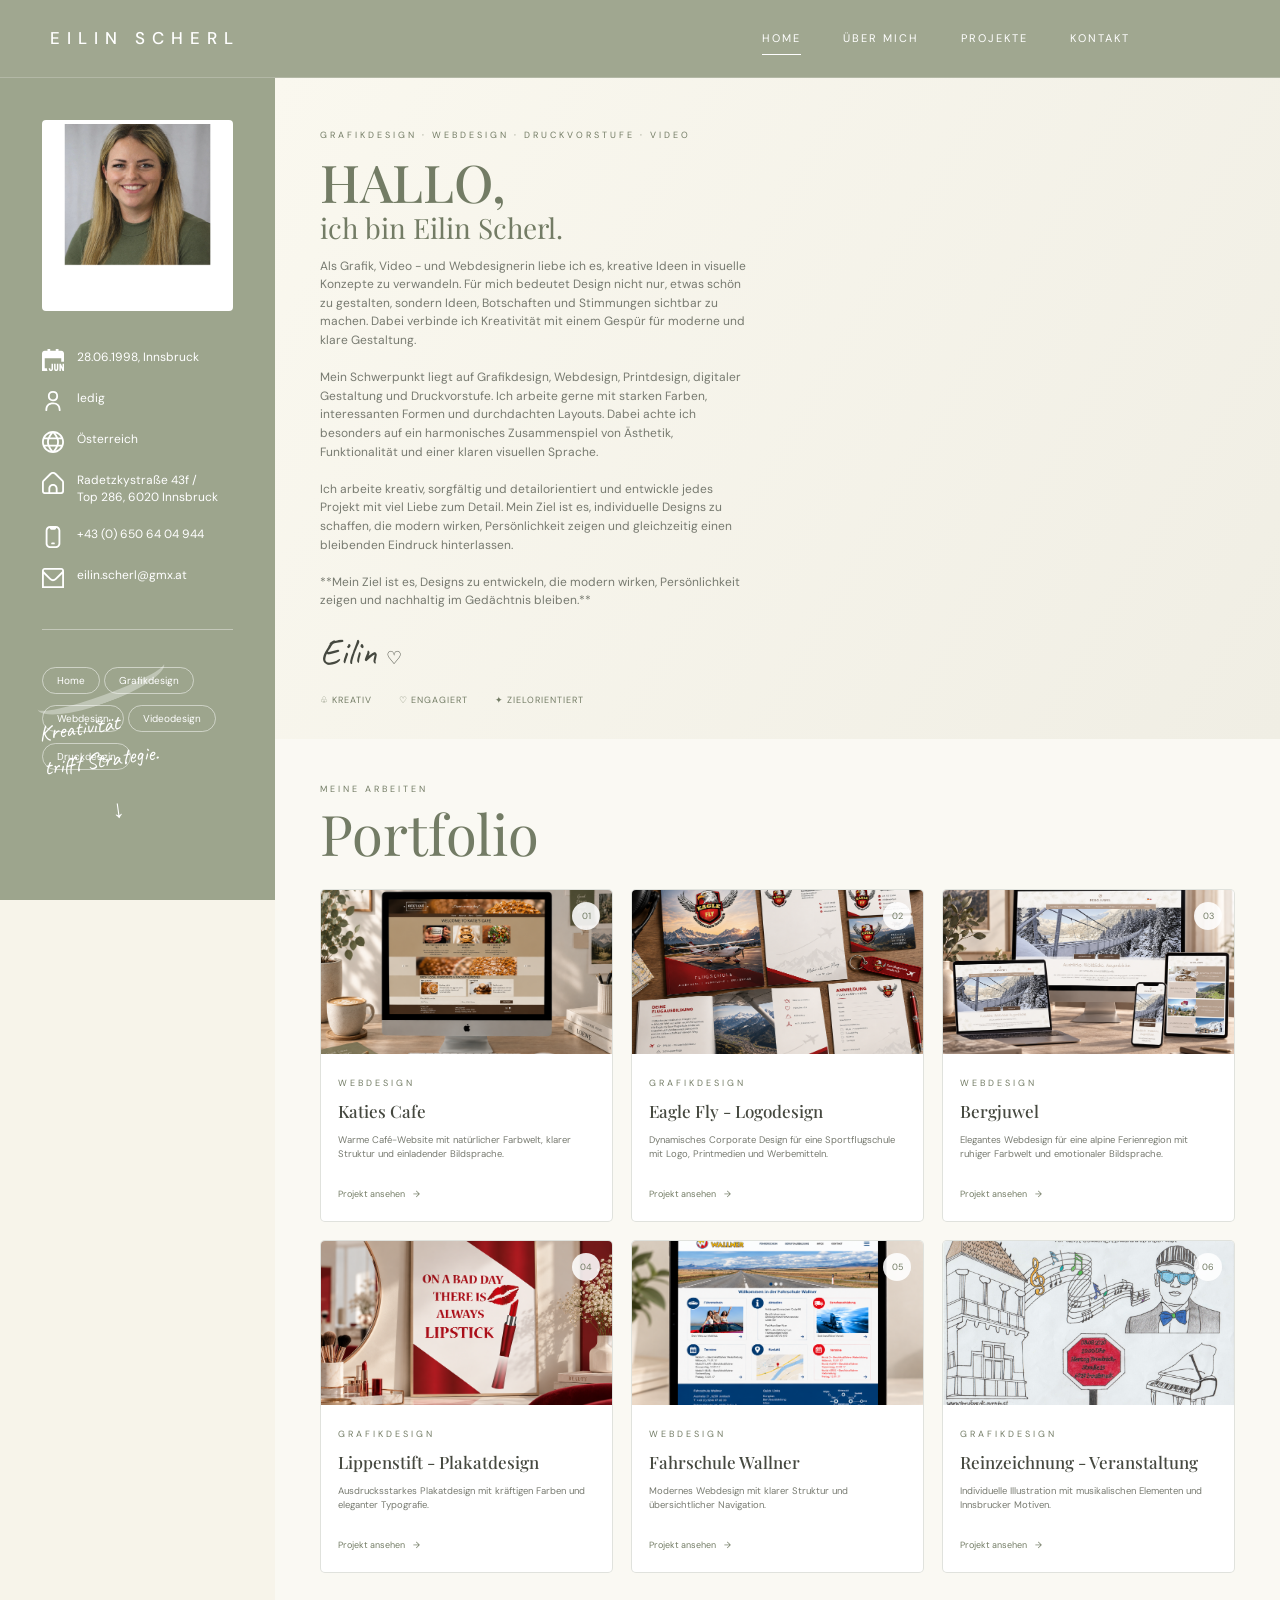
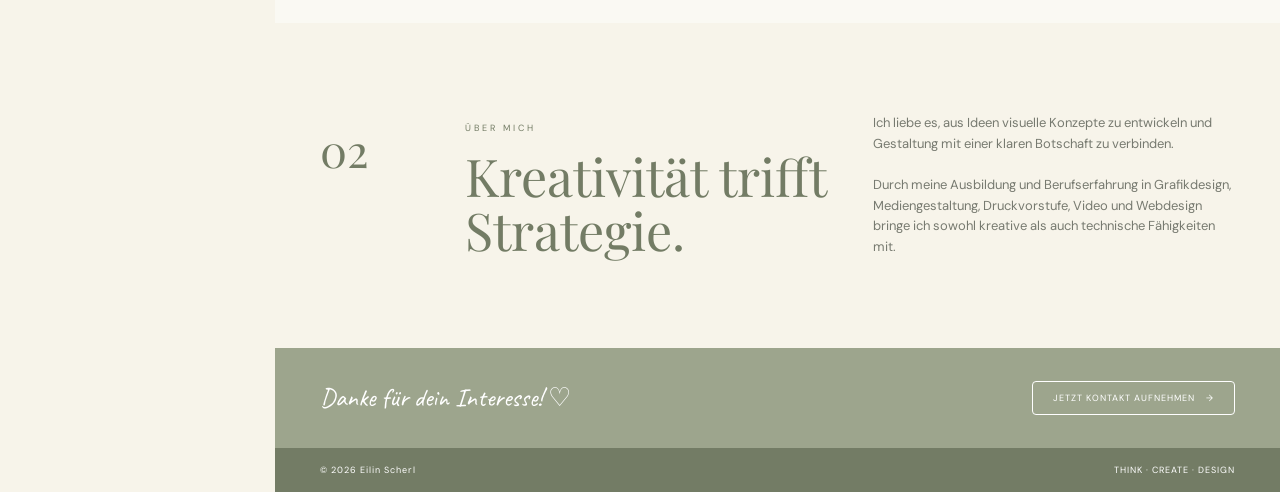
==== index.html @ 17fb890b "Add files via upload" ====
<!DOCTYPE html>
<html lang="de">

<head>
    <meta charset="UTF-8">

    <meta
        name="viewport"
        content="width=device-width, initial-scale=1.0"
    >

    <title>Eilin Scherl | Portfolio</title>

    <!-- Google Fonts -->
    <link rel="preconnect" href="https://fonts.googleapis.com">
    <link rel="preconnect" href="https://fonts.gstatic.com" crossorigin>

    <link
        href="https://fonts.googleapis.com/css2?family=Caveat:wght@400;500;600&family=DM+Sans:wght@300;400;500;600&family=Playfair+Display:wght@400;500;600&display=swap"
        rel="stylesheet"
    >

    <link rel="stylesheet" href="style.css">
</head>


<body>


<!-- =====================================================
     NAVIGATION
===================================================== -->

    <header class="topbar">

        <a href="#home" class="name">
            EILIN SCHERL
        </a>


        <nav class="navigation">

            <a href="#home" class="active">
                HOME
            </a>

            <a href="#about">
                ÜBER MICH
            </a>

            <a href="#projects">
                PROJEKTE
            </a>

            <a href="#contact">
                KONTAKT
            </a>

        </nav>

     </header>



<!-- =====================================================
     LINKE SIDEBAR
===================================================== -->

    <aside class="sidebar">
<!-- Portrait -->
        <div class="portrait">
            <img src="fotos/polaroid.png" alt="Eilin Scherl">
        </div>

<!-- Persönliche Daten -->
        <div class="personal-information">
            <div class="information-item">
                <span class="information-icon">
                    <img src="fotos/juni-kalender.svg" alt="kalender" class="icon">
                </span>

                <span>28.06.1998, Innsbruck</span>
            </div>


            <div class="information-item">
                <span class="information-icon">
                    <img src="fotos/benutzer.svg" alt="benutzer" class="icon">
                </span>

                <span>ledig</span>
            </div>


            <div class="information-item">
                <span class="information-icon">
                    <img src="fotos/globus.svg" alt="globus" class="icon">
                </span>

                <span>Österreich</span>
            </div>


            <div class="information-item">
                <span class="information-icon">
                    <img src="fotos/heim.svg" alt="heim" class="icon">
                </span>

                <span>Radetzkystraße 43f /<br> Top 286, 6020 Innsbruck</span>
            </div>


            <div class="information-item">
                <span class="information-icon">
                    <img src="fotos/mobile-kerbe.svg" alt="mobil" class="icon">
                </span>

                <span>+43 (0) 650 64 04 944</span>
            </div>


            <div class="information-item">
                <span class="information-icon">
                    <img src="fotos/umschlag.svg" alt="umschlag" class="icon">
                </span>

                <span>eilin.scherl@gmx.at</span>
            </div>

        </div>
<!-- Trennlinie -->      
        <div class="sidebar-line"></div>

<!-- button -->
        <div class="filter">
                <button class="filter-button">
                    <a href="index.html">Home</a>
                </button>

                <button class="filter-button">
                    <a href="grafikdesign.html">Grafikdesign</a>
                </button>

                <button class="filter-button">
                    <a href="webdesign.html">Webdesign</a>
                </button>

                <button class="filter-button">
                    <a href="video.html">Videodesign</a>
                </button>

                <button class="filter-button">
                    <a href="druckvorstufe.html">Druckdesgin</a>
                </button>
        </div>
        

<!-- Sidebar dekoration -->
        <div class="sidebar-decoration">
            <div class="brush"></div>
                <span>Kreativität<br>trifft Strategie.</span>
                <div class="arrow">↓</div>
        </div>

    </aside>



<!-- =====================================================
     HERO
===================================================== -->
<main>
    <section id="home" class="hero">
        
        <div class="hero-content">
            <span class="eyebrow">
                GRAFIKDESIGN · WEBDESIGN · DRUCKVORSTUFE · VIDEO
            </span>

            <h1>HALLO,
                <small>ich bin Eilin Scherl.</small>
            </h1>

            <p class="intro">
                Als Grafik, Video - und Webdesignerin liebe ich es, kreative Ideen in visuelle Konzepte zu verwandeln. 
                Für mich bedeutet Design nicht nur, etwas schön zu gestalten, sondern Ideen, Botschaften und 
                Stimmungen sichtbar zu machen. Dabei verbinde ich Kreativität mit einem Gespür für moderne und klare Gestaltung.
                <br><br>

                Mein Schwerpunkt liegt auf Grafikdesign, Webdesign, Printdesign, digitaler Gestaltung und 
                Druckvorstufe. Ich arbeite gerne mit starken Farben, interessanten Formen und durchdachten
                Layouts. Dabei achte ich besonders auf ein harmonisches Zusammenspiel von Ästhetik, 
                Funktionalität und einer klaren visuellen Sprache.
                <br><br>
                
                Ich arbeite kreativ, sorgfältig und detailorientiert und entwickle jedes Projekt mit viel Liebe zum
                Detail. Mein Ziel ist es, individuelle Designs zu schaffen, die modern wirken, Persönlichkeit zeigen
                und gleichzeitig einen bleibenden Eindruck hinterlassen.
                <br><br>
    
                **Mein Ziel ist es, Designs zu entwickeln, die modern wirken, Persönlichkeit zeigen und nachhaltig im Gedächtnis bleiben.**
            </p>


            <div class="signature">
                Eilin
                <span>♡</span>
            </div>

            <div class="qualities">
                <span>♧ KREATIV</span>
                <span>♡ ENGAGIERT</span>
                <span>✦ ZIELORIENTIERT</span>
            </div>
        </div>

<!-- Rechte Hero-Seite -->
        <div class="hero-visual">
            <div class="design-slogan">
                <span>Design ist meine Sprache</span>
            </div>
            
            <img src="fotos/blatter.png">

            <div class="hero-brush"></div>
        </div>

    </section>



<!-- =====================================================
     PORTFOLIO
===================================================== -->

    <section id="projects" class="portfolio">
        <div class="portfolio-heading">
            <div>
                <span class="section-label">
                    MEINE ARBEITEN
                </span>

                <h2>Portfolio</h2>
            </div>

        </div>



<!-- =================================================
PROJEKTE GRID
================================================== -->

     <div class="project-grid">

<!-- PROJEKT 1 -->
        <article class="project-card" data-category="webdesign">
            <div class="project-image">
                <img src="fotos/projekt1.png" alt="Katies Cafe">
                <div class="project-number">01</div>
            </div>



            <div class="project-content">
                <span class="project-category">WEBDESIGN</span>
                <h3>Katies Cafe</h3>
                <p>Warme Café-Website mit natürlicher Farbwelt, klarer Struktur und einladender Bildsprache.</p>
                <a href="webdesign.html#cafe" class="project-link">
                    Projekt ansehen
                    <span>→</span>
                </a>
            </div>
        </article>

 <!-- PROJEKT 2 -->
        <article class="project-card" data-category="grafikdesign">
            <div class="project-image">
                <img src="fotos/projekt2.png" alt="Natur & Co.">
                <div class="project-number">02</div>
            </div>

            <div class="project-content">
                <span class="project-category">GRAFIKDESIGN</span>
                <h3>Eagle Fly - Logodesign</h3>
                <p>Dynamisches Corporate Design für eine Sportflugschule mit Logo, Printmedien und Werbemitteln.</p>
                <a href="grafikdesign.html#eagle" class="project-link">
                    Projekt ansehen
                    <span>→</span>
                </a>
            </div>
        </article>

<!-- PROJEKT 3 -->
        <article class="project-card" data-category="grafikdesign">
            <div class="project-image">
                <img src="fotos/projekt3.png" alt="Printdesign">
                <div class="project-number">03</div>
            </div>

            <div class="project-content">
                <span class="project-category">WEBDESIGN</span>
                <h3>Bergjuwel</h3>
                <p>Elegantes Webdesign für eine alpine Ferienregion mit ruhiger Farbwelt und emotionaler Bildsprache.</p>
                <a href="webdesign.html#bergjuwel" class="project-link">
                    Projekt ansehen
                    <span>→</span>
                </a>
            </div>
        </article>



<!-- PROJEKT 4 -->
        <article class="project-card" data-category="grafikdesign">
            <div class="project-image">
                <img src="fotos/projekt4.png" alt="Social Media Design">
                <div class="project-number">04</div>
            </div>

            <div class="project-content">
                <span class="project-category">GRAFIKDESIGN</span>
                <h3>Lippenstift - Plakatdesign</h3>
                <p>Ausdrucksstarkes Plakatdesign mit kräftigen Farben und eleganter Typografie.</p>
                <a href="grafikdesign.html#lippenstift" class="project-link">
                    Projekt ansehen
                    <span>→</span>
                </a>
            </div>
        </article>


<!-- PROJEKT 5 -->
        <article class="project-card" data-category="webdesign">
            <div class="project-image">
                <img src="fotos/projekt5.png" alt="Fahrschule Wallner">
                <div class="project-number">05</div>
            </div>


            <div class="project-content">
                <span class="project-category">WEBDESIGN</span>
                <h3>Fahrschule Wallner</h3>
                <p>Modernes Webdesign mit klarer Struktur und übersichtlicher Navigation.</p>
                <a href="webdesign.html#wallner" class="project-link">
                    Projekt ansehen
                    <span>→</span>
                </a>
            </div>
        </article>


<!-- PROJEKT 6 -->
        <article class="project-card" data-category="grafikdesign">
            <div class="project-image">
                <img src="fotos/projekt6.jpg" alt="Illustration und Gestaltung">
                <div class="project-number">06</div>
            </div>


            <div class="project-content">
                <span class="project-category">GRAFIKDESIGN</span>
                <h3>Reinzeichnung - Veranstaltung</h3>
                <p>Individuelle Illustration mit musikalischen Elementen und Innsbrucker Motiven.</p>
                <a href="grafikdesign.html#xavier" class="project-link">
                    Projekt ansehen
                    <span>→</span>
                </a>
            </div>
        </article>


     </div>

    </section>



<!-- =====================================================
     ÜBER MICH
===================================================== -->
    <section id="about" class="about">
        <div class="about-number">02</div>

        <div>
            <span class="section-label">
                ÜBER MICH
            </span>
            <h2>Kreativität trifft<br>Strategie.</h2>
        </div>


        <div class="about-text">
            <p>
                Ich liebe es, aus Ideen visuelle Konzepte
                zu entwickeln und Gestaltung mit einer
                klaren Botschaft zu verbinden.
            </p>

             <p>
                Durch meine Ausbildung und Berufserfahrung
                in Grafikdesign, Mediengestaltung,
                Druckvorstufe, Video und Webdesign bringe ich
                sowohl kreative als auch technische
                Fähigkeiten mit.
            </p>

        </div>
    </section>



<!-- =====================================================
     KONTAKT
===================================================== -->
    <section id="contact" class="contact">
        <div class="contact-script">
            Danke für dein Interesse! ♡
        </div>

        <a href="mailto:eilin.scherl@gmx.at" class="contact-button">
            JETZT KONTAKT AUFNEHMEN
            <span>
            →
             </span>
        </a>
    </section>



<!-- =====================================================
     FOOTER
===================================================== -->

<footer>
    <span>© 2026 Eilin Scherl</span>

    <span>
        THINK · CREATE · DESIGN
    </span>

</footer>
</main>

</body>
</html>
---- style.css ----
/* =====================================================
   VARIABLEN
===================================================== */

:root {
    --sage: #9da58d;
    --sage-dark: #737c65;
    --sage-light: #d9ddcf;

    --cream: #f7f4ea;
    --cream-dark: #eeece2;

    --white: #ffffff;

    --text: #45483f;
    --text-light: #777a70;

    --border: rgba(115, 124, 101, 0.22);
}


/* =====================================================
   RESET
===================================================== */

* {
    margin: 0;
    padding: 0;
    box-sizing: border-box;
}

html {
    scroll-behavior: smooth;
}

body {
    background: var(--cream);
    color: var(--text);
    font-family: "DM Sans",Arial,sans-serif;
    line-height: 1.6;
}


a {
    text-decoration: none;
    color: inherit;
}


img {
    display: block;
    width: 100%;
}


/* =====================================================
   NAVIGATION
===================================================== */

.topbar {
    position: fixed;
    top: 0;
    left: 0;
    width: 100%;
    height: 78px;
    background: rgba(157,165,141,.97);
    display: flex;
    align-items: center;
    padding:0 50px;
    color: white;
    z-index: 1000;
    border-bottom: 1px solid rgba(255,255,255,.2);
}


.name {
    font-size: 17px;
    letter-spacing: 7px;
    font-weight: 500;
    white-space: nowrap;
}

.navigation {
    display: flex;
    gap: 42px;
    margin-left: auto;
    margin-right: 100px;
}


.navigation a {
    position: relative;
    font-size: 11px;
    letter-spacing: 2px;
    padding: 29px 0;
}

.navigation a::after {
    content: "";
    position: absolute;
    left: 0;
    bottom: 21px;
    width: 0;
    height: 1px;
    background: white;
    transition: .3s;
}


.navigation a:hover::after,
.navigation a.active::after {
    width: 100%;
}


.nav-script {
    position: absolute;
    right: 50px;
    top: 13px;
    font-family: "Caveat", cursive;
    font-size: 22px;
    transform: rotate(-4deg);
    opacity: .95;
}


/* =====================================================
  LINKE SIDEBAR
===================================================== */

.sidebar {
    position: fixed;
    left: 0;
    top: 78px;
    width: 275px;
    height: calc(100vh - 78px);
    background: var(--sage);
    color: white;
    padding: 42px 42px;
    z-index: 900;
}


/* =====================================================
   PORTRAIT
===================================================== */

.portrait {
    width: 100%;
    padding: 4px;
    background: white;
    border-radius: 4px;
    margin-bottom: 38px;
}


.portrait img {
    aspect-ratio: 1 / 1;
    object-fit: cover;
}


/* =====================================================
   PERSÖNLICHE DATEN
===================================================== */

.personal-information {
    display: flex;
    flex-direction: column;
    gap: 19px;
}


.information-item {
    display: flex;
    align-items: flex-start;
    gap: 13px;
    font-size: 12px;
    line-height: 1.45;
}


.information-icon {
    width: 22px;
    min-width: 22px;
    text-align: center;
    font-size: 20px;
}


/* =====================================================
   TRENNLINIE
===================================================== */

.sidebar-line {
    height: 1px;
    width: 100%;
    margin: 40px 0 36px;
    background: rgba(255,255,255,.38);

}


/* =====================================================
   FILTER
===================================================== */
.filter-button {
    border:1px solid rgba(255,255,255,.5);
    border-radius: 30px;
    background: transparent;
    color: white;
    padding: 6px 14px;
    font-family: "DM Sans",sans-serif;
    font-size: 10px;
    cursor: pointer;
    margin-bottom:10px;
}


.filter-button.active,
.filter-button:hover {
    background: white;
    color: var(--sage-dark);
}


/* =====================================================
   SIDEBAR DEKORATION
===================================================== */

.sidebar-decoration {
    position: absolute;
    bottom: 70px;
    left: 42px;
    font-family: "Caveat", cursive;
    font-size: 22px;
    transform: rotate(-8deg);
}


.brush {
    width: 135px;
    height: 35px;
    border-bottom:  8px solid rgba(255,255,255,.35);
    border-radius: 50%;
    transform: rotate(-12deg);
    margin-bottom: 4px;
}

.arrow {
    text-align: center;
    margin-top: 13px;
    font-size: 25px;
}



/* =====================================================
   HERO Linke Seite ganzer Text/ Bereich Design ist meine Sprache
===================================================== */

main {
    margin-left: 275px;
    padding-top: 78px;

}

.hero {
    min-height: 360px;
    background:linear-gradient(120deg, #faf8ef,#f0eee4 );
    display: grid;
    grid-template-columns: 1fr 1fr;
    padding:42px 45px 32px;
    overflow: hidden;
}

.hero-content {
    padding-left: 0;
    position: relative;
    z-index: 2;
}


.eyebrow {
    font-size: 9px;
    letter-spacing: 3px;
    color: var(--sage-dark);
}


.hero h1 {
    margin-top: 10px;
    font-family: "Playfair Display", serif;
    font-size: 52px;
    line-height: 1;
    font-weight: 500;
    color: var(--sage-dark);
}


.hero h1 small {
    display: block;
    font-size: 28px;
    margin-top: 6px;
    color: var(--sage-dark);
    font-weight: 400;
}


.intro {
    max-width: 430px;
    margin-top: 15px;
    font-size: 12px;
    line-height: 1.55;
    color: var(--text-light);
}


.signature {
    font-family: "Caveat", cursive;
    font-size: 37px;
    margin-top: 12px;
    color: var(--text);
}


.signature span {
    font-size: 18px;
}


.qualities {
    display: flex;
    gap: 27px;
    margin-top: 12px;
    color: var(--sage-dark);
    font-size: 9px;
    letter-spacing: 1px;
}


/* =====================================================
   Rechte Hero Seite
===================================================== */

.hero-visual {
    position: relative;
    display: flex;
    align-items: center;
    justify-content: center;
}


.design-slogan {
    position: absolute;
    right: 12%;
    top: 28%;
    z-index: 2;
}

.design-slogan span {
    font-family: "Caveat", cursive;
    font-size: 70px;
    font-weight: 500;
    color: #737c65;
    white-space: nowrap;
}


.hero-brush {
    position: absolute;
    width: 260px;
    height: 60px;
    border-bottom: 11px solid rgba(157,165,141,.45);
    border-radius: 50%;
    transform: rotate(-12deg) translateY(55px);
}




/* =====================================================
   PORTFOLIO
===================================================== */

.portfolio {
    padding: 35px 45px 50px;
    background: #faf9f3;
}


.portfolio-heading {
    display: grid;
    grid-template-columns:1fr 380px;
    align-items: end;
    gap: 50px;
    margin-bottom: 28px;
}


.section-label {
    font-size: 9px;
    letter-spacing: 3px;
    color: var(--sage-dark);
}


.portfolio-heading h2 {
    font-family: "Playfair Display", serif;
    font-weight: 400;
    font-size: 56px;
    line-height: 1;
    color: var(--sage-dark);
    margin-top: 5px;
}


.portfolio-description {
    font-size: 11px;
    line-height: 1.6;
    color: var(--text-light);
    max-width: 380px;
}


/* =====================================================
   PROJEKTe GRID
===================================================== */

.project-grid {
    display: grid;
    grid-template-columns: repeat(3, 1fr);
    gap: 18px;
}


/* =====================================================
   PROJEKT CARD
===================================================== */

.project-card {
    background: white;
    border: 1px solid var(--border);
    border-radius: 5px;
    overflow: hidden;
    transition: transform .3s ease, box-shadow .3s ease;
}


.project-card:hover {
    transform: translateY(-6px);
    box-shadow: 0 16px 35px rgba(70,80,60,.13);
}


/* Bild */

.project-image {
    position: relative;
    aspect-ratio: 16 / 9;
    overflow: hidden;
    background: var(--sage-light);
}


.project-image img {
    height: 100%;
    object-fit: cover;
    transition: transform .5s ease;
}


.project-card:hover
.project-image img {
    transform: scale(1.04);
}


/* Nummer */

.project-number {
    position: absolute;
    top: 12px;
    right: 12px;
    width: 28px;
    height: 28px;
    border-radius: 50%;
    background: rgba(255,255,255,.88);
    color: var(--sage-dark);
    display: flex;
    align-items: center;
    justify-content: center;
    font-size: 9px;
}


/* Card Text */

.project-content {
    padding: 14px 17px 17px;
}


.project-category {
    font-size: 8px;
    letter-spacing: 2px;
    color: var(--sage-dark);
}


.project-content h3 {
    font-family:"Playfair Display", serif;
    font-size: 17px;
    font-weight: 500;
    margin: 5px 0 7px;
    color: var(--text);
}


.project-content p {
    font-size: 9.5px;
    line-height: 1.55;
    color: var(--text-light);
    min-height: 44px;
}


.project-link {
    display: inline-flex;
    align-items: center;
    gap: 8px;
    margin-top: 10px;
    font-size: 9px;
    color: var(--sage-dark);
}


.project-link span {
    transition: transform .2s;
}


.project-link:hover span {
    transform: translateX(5px);
}


/* =====================================================
   ÜBER MICH
===================================================== */

.about {
    background: var(--cream);
    padding: 90px 45px;
    display: grid;
    grid-template-columns: 100px 1fr 1fr;
    gap: 45px;
    align-items: start;
}


.about-number {
    font-family: "Playfair Display", serif;
    color:var(--sage-dark);
    font-size: 45px;
}


.about h2 {
    font-family: "Playfair Display",serif;
    font-weight: 400;
    font-size: 52px;
    line-height: 1.05;
    color:var(--sage-dark);
    margin-top: 10px;
}


.about-text {
    max-width: 480px;
    color:var(--text-light);
    font-size: 13px;
}


.about-text p + p {
    margin-top: 20px;
}


/* =====================================================
   KONTAKT
===================================================== */

.contact {
    min-height: 100px;
    background:var(--sage);
    color: white;
    padding:24px 45px;
    display: flex;
    align-items: center;
    gap: 35px;
}


.contact-script {
    font-family: "Caveat",cursive;
    font-size: 26px;
    flex: 1;
}


.contact-button {
    border:1px solid white;
    border-radius: 4px;
    padding:9px 20px;
    font-size: 9px;
    letter-spacing: 1px;
    transition: .3s;
}


.contact-button:hover {
    background: white;
    color: var(--sage-dark);
}


.contact-button span {
    margin-left: 8px;
}


.socials {
    display: flex;
    gap: 18px;
    font-size: 13px;
}


.socials a:hover {
    opacity: .7;
}


/* =====================================================
   FOOTER
===================================================== */

footer {
    background:var(--sage-dark);
    color: white;
    display: flex;
    justify-content: space-between;
    padding:15px 45px;
    font-size: 9px;
    letter-spacing: 1px;
}





/* =====================================================
   grafikdesign/webseiten.html
===================================================== */
.klickmich{
	font-family: arial;
	font-size:20px;
	font-weight:bold;
	text-align:center;
	background-color: rgba(157,165,141,.97);
	padding:10px;
    color:white;
}



.image-number {
    position: absolute;
    top: 18px;
    right: 18px;
    width: 40px;
    height: 40px;
    background: #fffdf8;
    border-radius: 50%;
    display: flex;
    align-items: center;
    justify-content: center;
    font-family: "DM Sans", sans-serif;
    font-size: 10px;
    color: #737c65;
}


.project-category {
    font-family: "DM Sans", sans-serif;
    font-size: 9px;
    letter-spacing: 3px;
    color: #737c65;
}


.small-info h3 {
    font-family: "Playfair Display", serif;
    font-weight: 400;
    color: #45483f;
}

.small-info p {
    font-family: "DM Sans", sans-serif;
    color: #686b62;
    font-size: 13px;
    line-height: 1.8;
}


.small-projects {
    display: flex;
    flex-direction: column;
    gap: 40px;
}


.small-project {
    background: white;

    border: 1px solid #e4e1d7;

    border-radius: 5px;

    overflow: hidden;
}


.small-image {
    width: 100%;
    height: 550px;
    position: relative;
    overflow: hidden;
    background: #f7f4ea;
}

.small-image img {
    width: 100%;
    height: 100%;
    object-fit: contain;
    object-position: center;
    display: block;
}


.small-project:hover img {
    transform: scale(1.025);
}


.small-info {
    padding: 25px 25px 30px;
}


.small-info h3 {
    font-size: 32px;

    margin: 10px 0;
}


.small-info a {
    display: inline-block;

    margin-top: 15px;

    font-family: "DM Sans", sans-serif;

    font-size: 11px;

    color: #737c65;

    text-decoration: none;
}


/* =====================================================
   video.html
===================================================== */
.portfolio-video {
    width: 100%;
    max-width: 310px;
    display: block;
    margin: 0 auto;
    background-color: #f7f4ea;
}

.rock {
    max-width: 930px;
    margin-left:auto;
}

.james {
    max-width: 335px;
    margin-left:auto;
}

.mitte {
    max-width: 1000px;
    margin-top:170px;
    margin-left:auto;
}


/* =====================================================
   RESPONSIVE DESIGN – START
===================================================== */
/* =====================================================
   RESPONSIVE DESIGN
===================================================== */
@media (max-width: 1460px) {
    .design-slogan {
        display: none;
    }

    .hero-brush {
        display: none;
    }

    .hero-visual img{
        display: none;
    }
    
}
/* =====================================================
   TABLET – BIS 1100PX
===================================================== */

@media (max-width: 1100px) {

    .topbar {
        padding: 0 30px;
    }

    .navigation {
        gap: 28px;
        margin-right: 20px;
    }

    .sidebar {
        width: 210px;
        padding: 30px 25px;
    }

    main {
        margin-left: 210px;
    }

    .hero {
        grid-template-columns: 1fr 1fr;
        padding: 35px 25px;
        gap: 25px;
    }

    .hero h1 {
        font-size: 44px;
    }

    .hero h1 small {
        font-size: 24px;
    }

    .portfolio {
        padding-left: 25px;
        padding-right: 25px;
    }

    .project-grid {
        grid-template-columns: repeat(2, 1fr);
    }

    .about {
        padding-left: 25px;
        padding-right: 25px;
    }
}


/* =====================================================
   HANDY – BIS 800PX
===================================================== */

@media (max-width: 800px) {

    html,
    body {
        width: 100%;
        overflow-x: hidden;
    }


    /* -------------------------------------------------
       OBERER HEADER
    ------------------------------------------------- */

    .topbar {
        position: fixed;
        top: 0;
        left: 0;

        width: 100%;
        height: 60px;

        padding: 0 15px;

        display: flex;
        align-items: center;
        justify-content: center;

        z-index: 1000;
    }

    .name {
        font-size: 13px;
        letter-spacing: 4px;
    }

    /* Obere Navigation ausblenden,
       weil die Navigation links bleibt */
    .navigation {
        display: none;
    }

    .nav-script {
        display: none;
    }


    /* -------------------------------------------------
       LINKE SIDEBAR
       BLEIBT SICHTBAR
    ------------------------------------------------- */

    .sidebar {
        display: block;

        position: fixed;

        left: 0;
        top: 60px;

        width: 125px;
        height: calc(100vh - 60px);

        padding: 20px 10px;

        z-index: 900;

        overflow-y: auto;
    }


    /* Foto ausblenden */

    .portrait {
        display: none;
    }


    /* Persönliche Daten ausblenden */

    .personal-information {
        display: none;
    }


    /* Trennlinie ausblenden */

    .sidebar-line {
        display: none;
    }


    /* Dekoration ausblenden */

    .sidebar-decoration {
        display: none;
    }


    /* -------------------------------------------------
       BUTTONS LINKS
    ------------------------------------------------- */

    .filter {
        width: 100%;

        display: flex;
        flex-direction: column;

        gap: 9px;
    }


    .filter-button {
        display: block;

        width: 100%;

        margin: 0;

        padding: 8px 4px;

        border: 1px solid rgba(255,255,255,.55);
        border-radius: 25px;

        background: transparent;
        color: white;

        font-family: "DM Sans", sans-serif;
        font-size: 8px;
        letter-spacing: 1px;

        text-align: center;

        cursor: pointer;
    }


    .filter-button a {
        display: block;
        width: 100%;
    }


    .filter-button:hover,
    .filter-button.active {
        background: white;
        color: var(--sage-dark);
    }


    /* -------------------------------------------------
       HAUPTINHALT RECHTS
    ------------------------------------------------- */

    main {
        margin-left: 125px;

        width: calc(100% - 125px);

        padding-top: 60px;
    }


    /* -------------------------------------------------
       HERO
    ------------------------------------------------- */

    .hero {
        grid-template-columns: 1fr;

        width: 100%;
        min-height: auto;

        padding: 35px 18px;

        gap: 25px;
    }

    .hero-content {
        width: 100%;
    }

    .eyebrow {
        font-size: 7px;
        letter-spacing: 1.5px;
        line-height: 1.5;
    }

    .hero h1 {
        font-size: clamp(34px, 10vw, 50px);
        line-height: .98;
    }

    .hero h1 small {
        font-size: clamp(20px, 6vw, 28px);
    }

    .intro {
        width: 100%;
        max-width: none;

        font-size: 10px;
        line-height: 1.7;
    }

    .signature {
        font-size: 30px;
    }

    .qualities {
        flex-wrap: wrap;
        gap: 8px 12px;
        font-size: 7px;
    }


    /* -------------------------------------------------
       RECHTER VISUAL-BEREICH
    ------------------------------------------------- */

    .hero-visual {
        width: 100%;
        min-height: 180px;

        display: flex;
        align-items: center;
        justify-content: center;
    }

    .design-slogan {
        position: relative;

        right: auto;
        top: auto;

        width: 100%;

        text-align: center;
    }

    .design-slogan span {
        display: inline-block;

        max-width: 100%;

        font-size: clamp(32px, 9vw, 48px);

        line-height: .95;

        white-space: normal;
    }

    .hero-brush {
        width: 150px;
        height: 40px;
    }


    /* -------------------------------------------------
       PORTFOLIO
    ------------------------------------------------- */

    .portfolio {
        width: 100%;

        padding: 45px 18px 55px;
    }

    .portfolio-heading {
        grid-template-columns: 1fr;

        gap: 15px;

        margin-bottom: 22px;
    }

    .section-label {
        font-size: 7px;
        letter-spacing: 2px;
    }

    .portfolio-heading h2 {
        font-size: clamp(35px, 10vw, 50px);
    }

    .portfolio-description {
        font-size: 9px;
        line-height: 1.7;
    }


    /* -------------------------------------------------
       PROJEKTE
    ------------------------------------------------- */

    .project-grid {
        grid-template-columns: 1fr;

        width: 100%;

        gap: 18px;
    }

    .project-card {
        width: 100%;
    }

    .project-image {
        width: 100%;
        aspect-ratio: 16 / 10;
    }

    .project-content {
        padding: 14px 15px 17px;
    }

    .project-content h3 {
        font-size: 19px;
    }

    .project-content p {
        min-height: 0;

        font-size: 9px;
        line-height: 1.65;
    }

    .project-link {
        font-size: 9px;
    }

    .project-card:hover {
        transform: none;
        box-shadow: none;
    }

    .project-card:hover .project-image img {
        transform: none;
    }


    /* -------------------------------------------------
       ÜBER MICH
    ------------------------------------------------- */

    .about {
        grid-template-columns: 1fr;

        width: 100%;

        gap: 15px;

        padding: 50px 18px;
    }

    .about-number {
        font-size: 27px;
    }

    .about h2 {
        font-size: clamp(34px, 9vw, 48px);
    }

    .about-text {
        max-width: none;

        font-size: 10px;
        line-height: 1.7;
    }


    /* -------------------------------------------------
       KLEINE PROJEKTE
    ------------------------------------------------- */

    .small-projects {
        width: 100%;
        gap: 22px;
    }

    .small-project {
        width: 100%;
    }

    .small-image {
        width: 100%;

        height: auto;
        min-height: 200px;

        display: flex;

        align-items: center;
        justify-content: center;
    }

    .small-image img {
        width: 100%;
        height: auto;

        max-height: 70vh;

        object-fit: contain;
    }

    .small-info {
        padding: 18px 15px 22px;
    }

    .small-info h3 {
        font-size: clamp(23px, 7vw, 32px);
        line-height: 1.1;
    }

    .small-info p {
        font-size: 10px;
        line-height: 1.7;
    }

    .project-category {
        font-size: 7px;
        letter-spacing: 1.8px;
    }


    /* -------------------------------------------------
       VIDEOS
    ------------------------------------------------- */

    .portfolio-video,
    .portfolio-video.rock,
    .portfolio-video.james,
    .portfolio-video.mitte {
        display: block;

        width: 100%;
        max-width: 100%;

        height: auto;

        margin: 0 auto;
    }

    .mitte {
        margin-top: 0;
    }


    /* -------------------------------------------------
       KONTAKT
    ------------------------------------------------- */

    .contact {
        min-height: auto;

        flex-direction: column;
        align-items: flex-start;

        gap: 15px;

        padding: 28px 18px;
    }

    .contact-script {
        font-size: 27px;
    }

    .contact-button {
        width: 100%;

        text-align: center;

        padding: 10px 12px;

        font-size: 8px;
    }


    /* -------------------------------------------------
       FOOTER
    ------------------------------------------------- */

    footer {
        flex-direction: column;

        gap: 6px;

        padding: 16px 18px;

        font-size: 7px;
    }
}


/* =====================================================
   SEHR KLEINE HANDYS – BIS 480PX
===================================================== */

@media (max-width: 480px) {

    /* -------------------------------------------------
       SIDEBAR
    ------------------------------------------------- */

    .sidebar {
        width: 110px;

        padding: 18px 7px;
    }

    .filter {
        gap: 7px;
    }

    .filter-button {
        padding: 7px 3px;

        font-size: 7px;
        letter-spacing: .7px;
    }


    /* -------------------------------------------------
       HAUPTINHALT
    ------------------------------------------------- */

    main {
        margin-left: 110px;

        width: calc(100% - 110px);
    }


    /* -------------------------------------------------
       HEADER
    ------------------------------------------------- */

    .topbar {
        height: 55px;
    }

    .name {
        font-size: 11px;
        letter-spacing: 3px;
    }


    /* -------------------------------------------------
       HERO
    ------------------------------------------------- */

    .hero {
        padding: 30px 12px;
    }

    .hero h1 {
        font-size: clamp(30px, 10vw, 42px);
    }

    .hero h1 small {
        font-size: clamp(18px, 6vw, 25px);
    }

    .intro {
        font-size: 9px;
    }


    /* -------------------------------------------------
       PORTFOLIO
    ------------------------------------------------- */

    .portfolio {
        padding: 40px 12px 50px;
    }

    .portfolio-heading h2 {
        font-size: clamp(31px, 10vw, 44px);
    }

    .portfolio-description {
        font-size: 8.5px;
    }


    /* -------------------------------------------------
       PROJEKTE
    ------------------------------------------------- */

    .project-content h3 {
        font-size: 17px;
    }

    .project-content p {
        font-size: 8.5px;
    }


    /* -------------------------------------------------
       ÜBER MICH
    ------------------------------------------------- */

    .about {
        padding: 45px 12px;
    }

    .about h2 {
        font-size: clamp(30px, 10vw, 42px);
    }

    .about-text {
        font-size: 9px;
    }


    /* -------------------------------------------------
       KLEINE PROJEKTE
    ------------------------------------------------- */

    .small-info {
        padding: 16px 12px 20px;
    }

    .small-info h3 {
        font-size: clamp(21px, 7vw, 29px);
    }

    .small-info p {
        font-size: 9px;
    }
}


/* =====================================================
   RESPONSIVE DESIGN – ENDE
===================================================== */
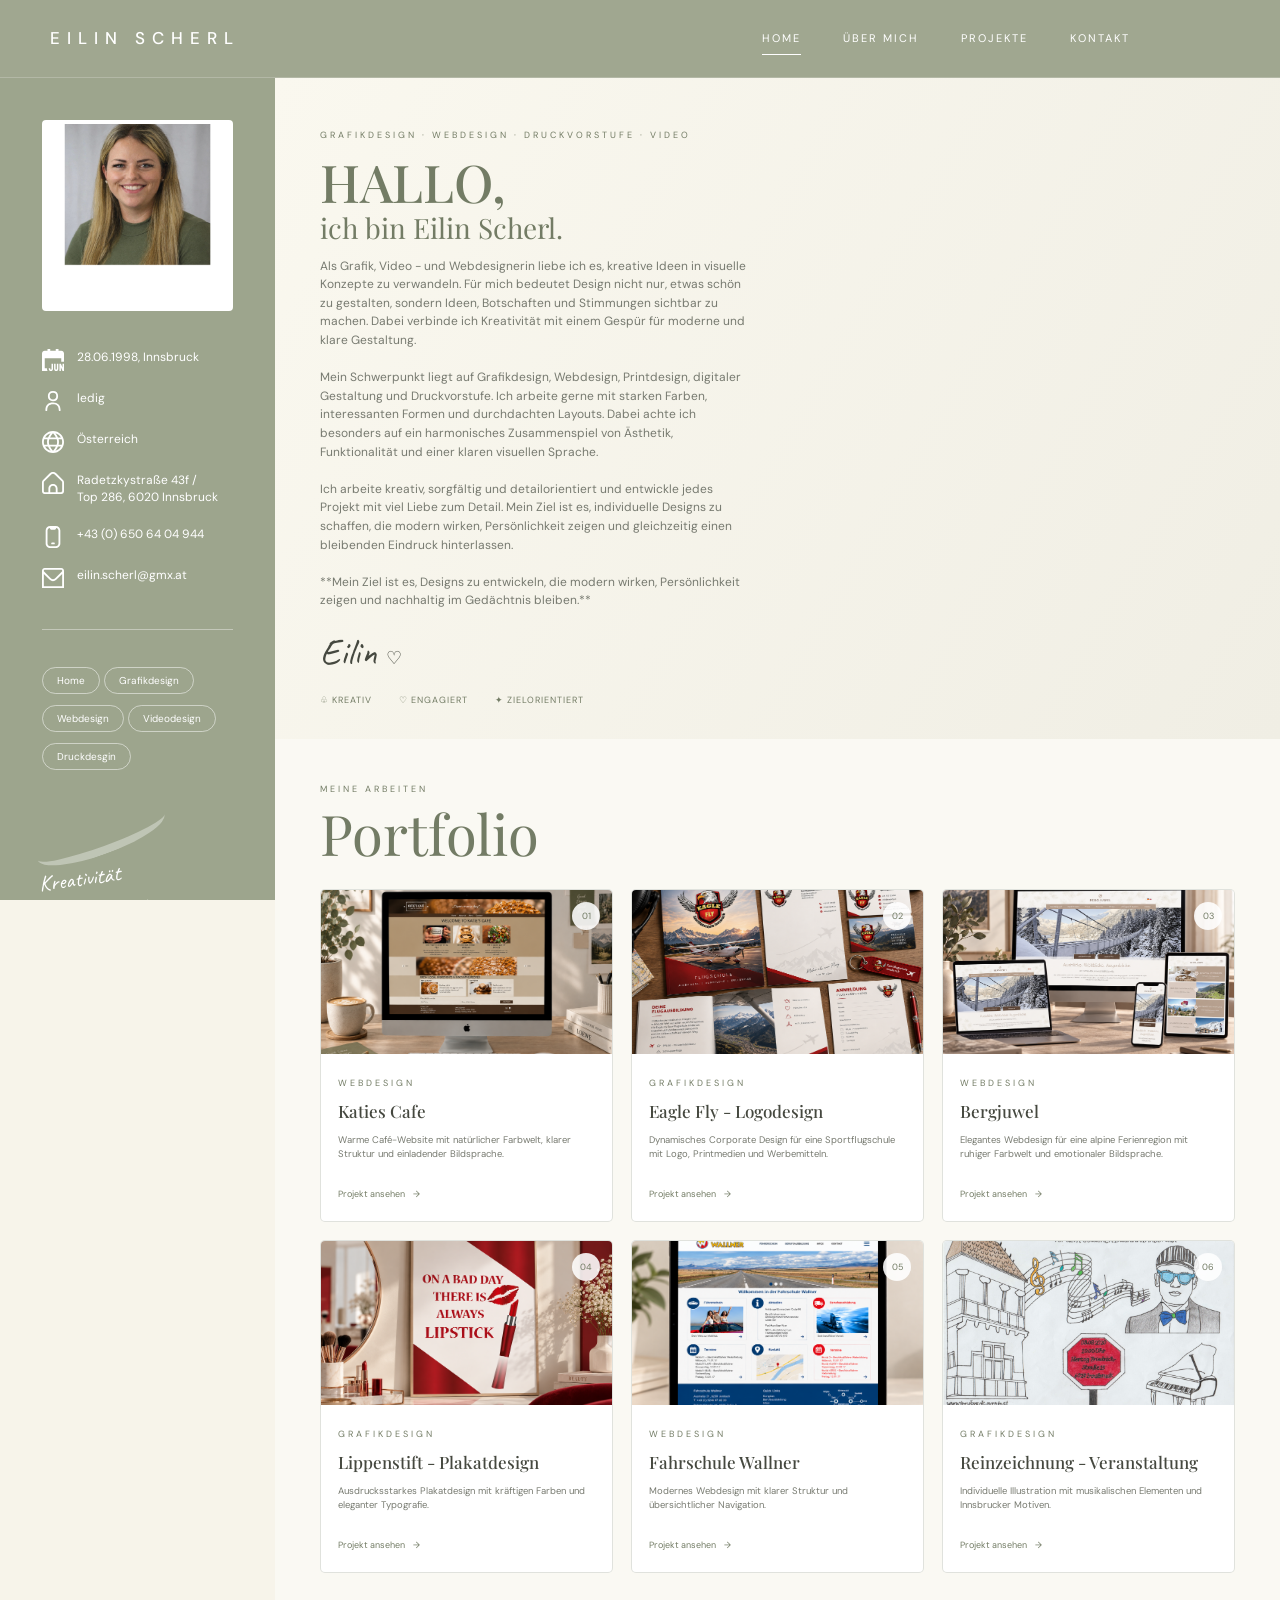
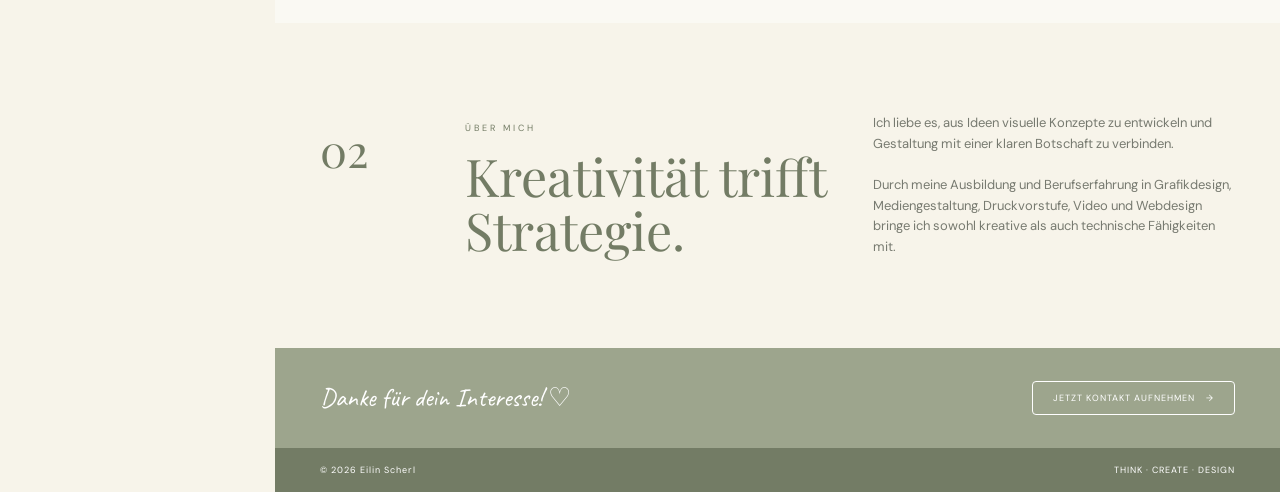
==== commit c2b671b3: "Update index.html" ====
--- a/index.html
+++ b/index.html
@@ -150,7 +150,7 @@
                 </button>
 
                 <button class="filter-button">
-                    <a href="druckvorstufe.html">Druckdesgin</a>
+                    <a href="druckdesign.html">Druckdesgin</a>
                 </button>
         </div>
         
@@ -433,7 +433,7 @@
 ===================================================== -->
 
 <footer>
-    <span>© 2026 Eilin Scherl</span>
+    <span>© 2026 <span class="footer-name">Eilin Scherl</span></span>
 
     <span>
         THINK · CREATE · DESIGN
@@ -443,4 +443,4 @@
 </main>
 
 </body>
-</html>+</html>
--- a/style.css
+++ b/style.css
@@ -138,6 +138,7 @@
     color: white;
     padding: 42px 42px;
     z-index: 900;
+    overflow-y: auto;
 }
 
 
@@ -229,9 +230,8 @@
 ===================================================== */
 
 .sidebar-decoration {
-    position: absolute;
-    bottom: 70px;
-    left: 42px;
+    position: static;
+    margin-top: 35px;
     font-family: "Caveat", cursive;
     font-size: 22px;
     transform: rotate(-8deg);
@@ -884,8 +884,10 @@
 }
 
 
-/* =====================================================
-   HANDY – BIS 800PX
+/* 
+
+/* =====================================================
+   RESPONSIVE – LINKES SIDEBAR + RECHTER INHALT
 ===================================================== */
 
 @media (max-width: 800px) {
@@ -897,9 +899,9 @@
     }
 
 
-    /* -------------------------------------------------
-       OBERER HEADER
-    ------------------------------------------------- */
+    /* ================================================
+       HEADER
+    ================================================ */
 
     .topbar {
         position: fixed;
@@ -912,8 +914,8 @@
         padding: 0 15px;
 
         display: flex;
+        justify-content: center;
         align-items: center;
-        justify-content: center;
 
         z-index: 1000;
     }
@@ -923,604 +925,318 @@
         letter-spacing: 4px;
     }
 
-    /* Obere Navigation ausblenden,
-       weil die Navigation links bleibt */
+    /* Obere Navigation ausblenden */
     .navigation {
         display: none;
     }
 
-    .nav-script {
-        display: none;
-    }
-
-
-    /* -------------------------------------------------
+
+    /* ================================================
        LINKE SIDEBAR
-       BLEIBT SICHTBAR
-    ------------------------------------------------- */
+       BLEIBT LINKS
+    ================================================ */
 
     .sidebar {
-        display: block;
-
         position: fixed;
 
         left: 0;
         top: 60px;
 
-        width: 125px;
+        width: 230px;
         height: calc(100vh - 60px);
 
-        padding: 20px 10px;
+        padding: 25px 18px;
+
+        background: var(--sage);
+
+        overflow-y: auto;
+        overflow-x: hidden;
 
         z-index: 900;
-
-        overflow-y: auto;
-    }
-
-
-    /* Foto ausblenden */
+    }
+
+
+    /* Foto bleibt */
 
     .portrait {
-        display: none;
-    }
-
-
-    /* Persönliche Daten ausblenden */
+        display: block;
+
+        width: 100%;
+
+        margin-bottom: 25px;
+    }
+
+
+    /* Persönliche Daten bleiben */
 
     .personal-information {
-        display: none;
-    }
-
-
-    /* Trennlinie ausblenden */
+        display: flex;
+
+        flex-direction: column;
+
+        gap: 13px;
+    }
+
+    .information-item {
+        font-size: 9px;
+        line-height: 1.4;
+
+        gap: 8px;
+    }
+
+    .information-icon {
+        width: 18px;
+        min-width: 18px;
+    }
+
+
+    /* Trennlinie */
 
     .sidebar-line {
-        display: none;
-    }
-
-
-    /* Dekoration ausblenden */
-
-    .sidebar-decoration {
-        display: none;
-    }
-
-
-    /* -------------------------------------------------
-       BUTTONS LINKS
-    ------------------------------------------------- */
+        display: block;
+
+        width: 100%;
+
+        margin: 25px 0;
+    }
+
+
+    /* ================================================
+       BUTTONS
+    ================================================ */
 
     .filter {
         width: 100%;
-
-        display: flex;
-        flex-direction: column;
-
-        gap: 9px;
-    }
-
+    }
 
     .filter-button {
+        display: inline-block;
+
+        margin-right: 4px;
+        margin-bottom: 7px;
+
+        padding: 6px 10px;
+
+        font-size: 8px;
+    }
+
+
+    /* ================================================
+       KREATIVITÄT
+    ================================================ */
+
+    .sidebar-decoration {
+        position: static;
+
         display: block;
 
+        margin-top: 30px;
+
+        font-size: 18px;
+
+        transform: rotate(-8deg);
+    }
+
+
+    /* ================================================
+       RECHTER HAUPTINHALT
+    ================================================ */
+
+    main {
+        margin-left: 230px;
+
+        width: calc(100% - 230px);
+
+        padding-top: 60px;
+    }
+
+
+    /* ================================================
+       HERO
+    ================================================ */
+
+    .hero {
         width: 100%;
 
-        margin: 0;
-
-        padding: 8px 4px;
-
-        border: 1px solid rgba(255,255,255,.55);
-        border-radius: 25px;
-
-        background: transparent;
-        color: white;
-
-        font-family: "DM Sans", sans-serif;
-        font-size: 8px;
-        letter-spacing: 1px;
-
-        text-align: center;
-
-        cursor: pointer;
-    }
-
-
-    .filter-button a {
         display: block;
-        width: 100%;
-    }
-
-
-    .filter-button:hover,
-    .filter-button.active {
-        background: white;
-        color: var(--sage-dark);
-    }
-
-
-    /* -------------------------------------------------
-       HAUPTINHALT RECHTS
-    ------------------------------------------------- */
-
-    main {
-        margin-left: 125px;
-
-        width: calc(100% - 125px);
-
-        padding-top: 60px;
-    }
-
-
-    /* -------------------------------------------------
-       HERO
-    ------------------------------------------------- */
-
-    .hero {
-        grid-template-columns: 1fr;
-
-        width: 100%;
+
         min-height: auto;
 
-        padding: 35px 18px;
-
-        gap: 25px;
-    }
+        padding: 30px 18px;
+    }
+
 
     .hero-content {
         width: 100%;
     }
 
-    .eyebrow {
-        font-size: 7px;
-        letter-spacing: 1.5px;
-        line-height: 1.5;
-    }
 
     .hero h1 {
-        font-size: clamp(34px, 10vw, 50px);
-        line-height: .98;
-    }
+        font-size: clamp(28px, 7vw, 42px);
+    }
+
 
     .hero h1 small {
-        font-size: clamp(20px, 6vw, 28px);
-    }
+        font-size: clamp(17px, 5vw, 25px);
+    }
+
 
     .intro {
-        width: 100%;
-        max-width: none;
-
-        font-size: 10px;
-        line-height: 1.7;
-    }
-
-    .signature {
-        font-size: 30px;
-    }
-
-    .qualities {
-        flex-wrap: wrap;
-        gap: 8px 12px;
-        font-size: 7px;
-    }
-
-
-    /* -------------------------------------------------
-       RECHTER VISUAL-BEREICH
-    ------------------------------------------------- */
+        font-size: 9px;
+        line-height: 1.6;
+    }
+
+
+    /* Rechte Hero-Dekoration ausblenden */
 
     .hero-visual {
-        width: 100%;
-        min-height: 180px;
-
-        display: flex;
-        align-items: center;
-        justify-content: center;
-    }
-
-    .design-slogan {
-        position: relative;
-
-        right: auto;
-        top: auto;
-
-        width: 100%;
-
-        text-align: center;
-    }
-
-    .design-slogan span {
-        display: inline-block;
-
-        max-width: 100%;
-
-        font-size: clamp(32px, 9vw, 48px);
-
-        line-height: .95;
-
-        white-space: normal;
-    }
-
-    .hero-brush {
-        width: 150px;
-        height: 40px;
-    }
-
-
-    /* -------------------------------------------------
-       PORTFOLIO
-    ------------------------------------------------- */
+        display: none;
+    }
+
+
+    /* ================================================
+       PROJEKTE
+    ================================================ */
 
     .portfolio {
         width: 100%;
 
-        padding: 45px 18px 55px;
-    }
-
-    .portfolio-heading {
-        grid-template-columns: 1fr;
-
-        gap: 15px;
-
-        margin-bottom: 22px;
-    }
-
-    .section-label {
-        font-size: 7px;
-        letter-spacing: 2px;
-    }
-
-    .portfolio-heading h2 {
-        font-size: clamp(35px, 10vw, 50px);
-    }
-
-    .portfolio-description {
-        font-size: 9px;
-        line-height: 1.7;
-    }
-
-
-    /* -------------------------------------------------
-       PROJEKTE
-    ------------------------------------------------- */
+        padding: 35px 18px 50px;
+    }
 
     .project-grid {
         grid-template-columns: 1fr;
-
+    }
+
+
+    /* ================================================
+       ÜBER MICH
+    ================================================ */
+
+    .about {
         width: 100%;
 
-        gap: 18px;
-    }
-
-    .project-card {
+        display: block;
+
+        padding: 40px 18px;
+    }
+
+
+    /* ================================================
+       KONTAKT
+    ================================================ */
+
+    .contact {
         width: 100%;
     }
 
-    .project-image {
-        width: 100%;
-        aspect-ratio: 16 / 10;
-    }
-
-    .project-content {
-        padding: 14px 15px 17px;
-    }
-
-    .project-content h3 {
-        font-size: 19px;
-    }
-
-    .project-content p {
-        min-height: 0;
-
-        font-size: 9px;
-        line-height: 1.65;
-    }
-
-    .project-link {
-        font-size: 9px;
-    }
-
-    .project-card:hover {
-        transform: none;
-        box-shadow: none;
-    }
-
-    .project-card:hover .project-image img {
-        transform: none;
-    }
-
-
-    /* -------------------------------------------------
-       ÜBER MICH
-    ------------------------------------------------- */
-
-    .about {
-        grid-template-columns: 1fr;
-
-        width: 100%;
-
-        gap: 15px;
-
-        padding: 50px 18px;
-    }
-
-    .about-number {
-        font-size: 27px;
-    }
-
-    .about h2 {
-        font-size: clamp(34px, 9vw, 48px);
-    }
-
-    .about-text {
-        max-width: none;
-
+}
+
+
+/* =====================================================
+   SEHR KLEINE HANDYS
+===================================================== */
+
+@media (max-width: 480px) {
+
+    .sidebar {
+        width: 190px;
+
+        padding: 20px 12px;
+    }
+
+    main {
+        margin-left: 190px;
+
+        width: calc(100% - 190px);
+    }
+
+    .information-item {
+        font-size: 8px;
+    }
+
+    .filter-button {
+        font-size: 7px;
+        padding: 5px 8px;
+    }
+
+    .sidebar-decoration {
+        font-size: 16px;
+    }
+	
+	 .qualities {
+        font-size: 8px;
+    }
+	
+
+    .hero {
+        padding: 25px 12px;
+    }
+
+    .portfolio {
+        padding: 30px 12px 45px;
+    }
+
+	 .about h2 {
+        font-size: 25px;
+    }
+
+	 .small-info p {
         font-size: 10px;
-        line-height: 1.7;
-    }
-
-
-    /* -------------------------------------------------
-       KLEINE PROJEKTE
-    ------------------------------------------------- */
-
-    .small-projects {
-        width: 100%;
-        gap: 22px;
-    }
-
-    .small-project {
-        width: 100%;
-    }
-
-    .small-image {
-        width: 100%;
-
-        height: auto;
-        min-height: 200px;
-
-        display: flex;
-
-        align-items: center;
-        justify-content: center;
-    }
-
-    .small-image img {
-        width: 100%;
-        height: auto;
-
-        max-height: 70vh;
-
-        object-fit: contain;
-    }
-
-    .small-info {
-        padding: 18px 15px 22px;
-    }
-
-    .small-info h3 {
-        font-size: clamp(23px, 7vw, 32px);
-        line-height: 1.1;
-    }
-
-    .small-info p {
+    }
+	
+	 .small-info h3 {
+        font-size: 23px;
+    }
+
+	 .contact {
+        font-size: 20px;
+    }
+
+	.klick mich {
         font-size: 10px;
-        line-height: 1.7;
-    }
-
-    .project-category {
+    }
+
+	.portfolio-heading h2{
+        font-size: 45px;
+    }
+
+	 footer {
         font-size: 7px;
-        letter-spacing: 1.8px;
-    }
-
-
-    /* -------------------------------------------------
-       VIDEOS
-    ------------------------------------------------- */
-
-    .portfolio-video,
-    .portfolio-video.rock,
-    .portfolio-video.james,
-    .portfolio-video.mitte {
-        display: block;
-
-        width: 100%;
-        max-width: 100%;
-
-        height: auto;
-
-        margin: 0 auto;
-    }
-
-    .mitte {
-        margin-top: 0;
-    }
-
-
-    /* -------------------------------------------------
-       KONTAKT
-    ------------------------------------------------- */
-
-    .contact {
-        min-height: auto;
-
-        flex-direction: column;
-        align-items: flex-start;
-
-        gap: 15px;
-
-        padding: 28px 18px;
-    }
-
-    .contact-script {
-        font-size: 27px;
-    }
-
-    .contact-button {
-        width: 100%;
-
-        text-align: center;
-
-        padding: 10px 12px;
-
-        font-size: 8px;
-    }
-
-
-    /* -------------------------------------------------
-       FOOTER
-    ------------------------------------------------- */
-
-    footer {
-        flex-direction: column;
-
-        gap: 6px;
-
-        padding: 16px 18px;
-
-        font-size: 7px;
-    }
-}
-
-
-/* =====================================================
-   SEHR KLEINE HANDYS – BIS 480PX
-===================================================== */
-
-@media (max-width: 480px) {
-
-    /* -------------------------------------------------
-       SIDEBAR
-    ------------------------------------------------- */
-
-    .sidebar {
-        width: 110px;
-
-        padding: 18px 7px;
-    }
-
-    .filter {
-        gap: 7px;
-    }
-
-    .filter-button {
-        padding: 7px 3px;
-
-        font-size: 7px;
-        letter-spacing: .7px;
-    }
-
-
-    /* -------------------------------------------------
-       HAUPTINHALT
-    ------------------------------------------------- */
-
-    main {
-        margin-left: 110px;
-
-        width: calc(100% - 110px);
-    }
-
-
-    /* -------------------------------------------------
-       HEADER
-    ------------------------------------------------- */
-
-    .topbar {
-        height: 55px;
-    }
-
-    .name {
-        font-size: 11px;
-        letter-spacing: 3px;
-    }
-
-
-    /* -------------------------------------------------
-       HERO
-    ------------------------------------------------- */
-
-    .hero {
-        padding: 30px 12px;
-    }
-
-    .hero h1 {
-        font-size: clamp(30px, 10vw, 42px);
-    }
-
-    .hero h1 small {
-        font-size: clamp(18px, 6vw, 25px);
-    }
-
-    .intro {
-        font-size: 9px;
-    }
-
-
-    /* -------------------------------------------------
-       PORTFOLIO
-    ------------------------------------------------- */
-
-    .portfolio {
-        padding: 40px 12px 50px;
-    }
-
-    .portfolio-heading h2 {
-        font-size: clamp(31px, 10vw, 44px);
-    }
-
-    .portfolio-description {
-        font-size: 8.5px;
-    }
-
-
-    /* -------------------------------------------------
-       PROJEKTE
-    ------------------------------------------------- */
-
-    .project-content h3 {
-        font-size: 17px;
-    }
-
-    .project-content p {
-        font-size: 8.5px;
-    }
-
-
-    /* -------------------------------------------------
-       ÜBER MICH
-    ------------------------------------------------- */
-
-    .about {
-        padding: 45px 12px;
-    }
-
-    .about h2 {
-        font-size: clamp(30px, 10vw, 42px);
-    }
-
-    .about-text {
-        font-size: 9px;
-    }
-
-
-    /* -------------------------------------------------
-       KLEINE PROJEKTE
-    ------------------------------------------------- */
-
-    .small-info {
-        padding: 16px 12px 20px;
-    }
-
-    .small-info h3 {
-        font-size: clamp(21px, 7vw, 29px);
-    }
-
-    .small-info p {
-        font-size: 9px;
-    }
-}
-
-
-/* =====================================================
-   RESPONSIVE DESIGN – ENDE
-===================================================== */+    }
+
+}
+
+@media (max-width: 402px) {
+
+    .qualities {
+        font-size: 6px;
+    }
+
+	.about h2 {
+        font-size: 20px;
+    }
+
+	.about-text {
+		font-size: 10px;
+	}
+	
+	.contact-script {
+		font-size: 15px;
+	}
+	
+	.about-text {
+		font-size:10px;
+	}
+
+	.contact-button{
+	padding: 2px 10px;
+    font-size: 7px;
+	}
+
+	.footer{
+	font-size: 6px;
+    margin-right: -40px;
+	}
+	
+}
